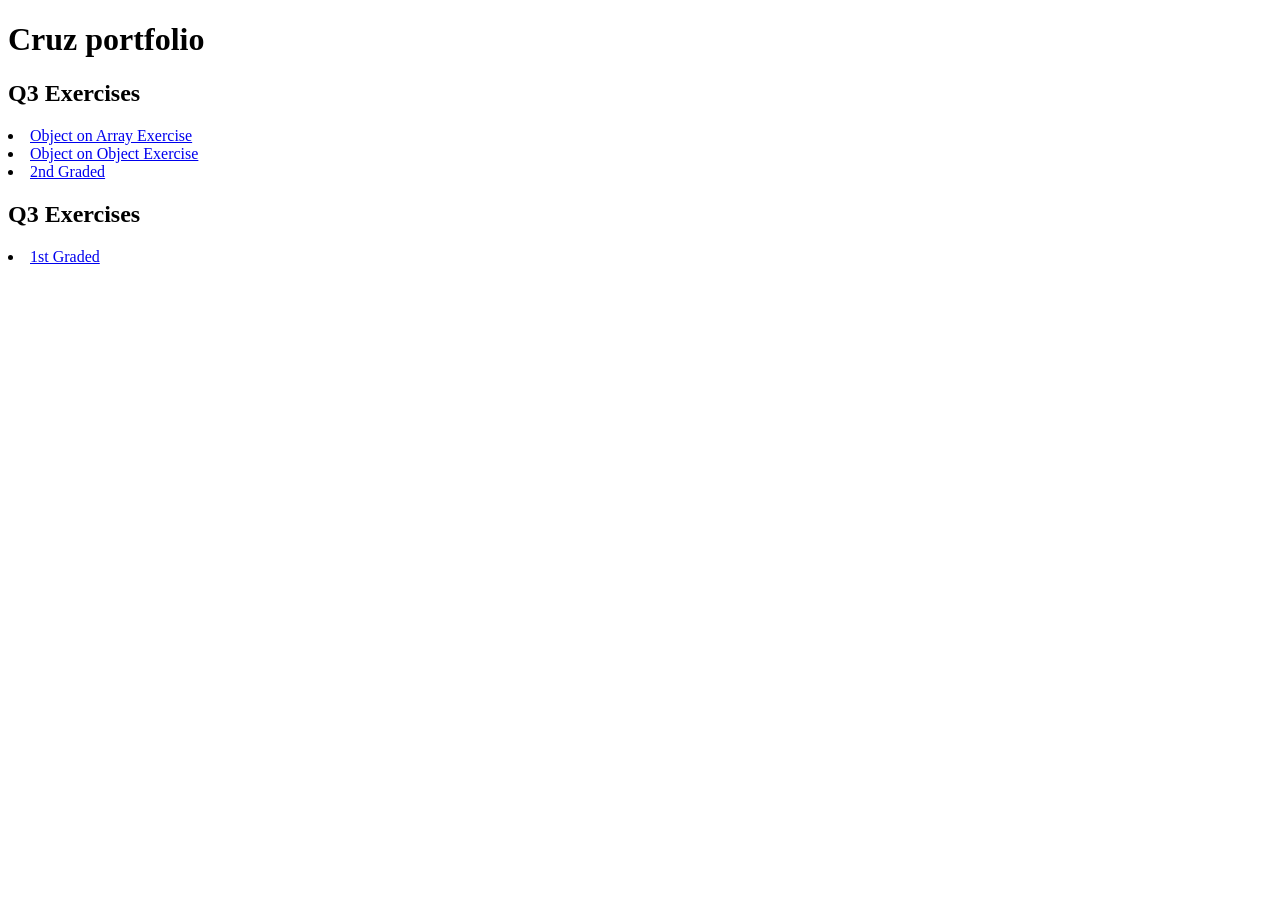
==== index.html @ 098ebbca "1st gtraded" ====
<!DOCTYPE html>
<html lang ="en">


<h1> Cruz portfolio</h1>

<h2> Q3 Exercises</h2>
<li> <a href="./public/objectonarray/index.html"> Object on Array Exercise </a>  </li>
<li> <a href ="./public/objectonobject/index.html" > Object on Object Exercise</a> </li>
<li> <a href ="./public/Q3_2GMgCruz.html" > 2nd Graded</a> </li>

<h2> Q3 Exercises</h2>
<li> <a href="./4th_quarter/q41gMgCRUZ.html"> 1st Graded </a>  </li>


</html>
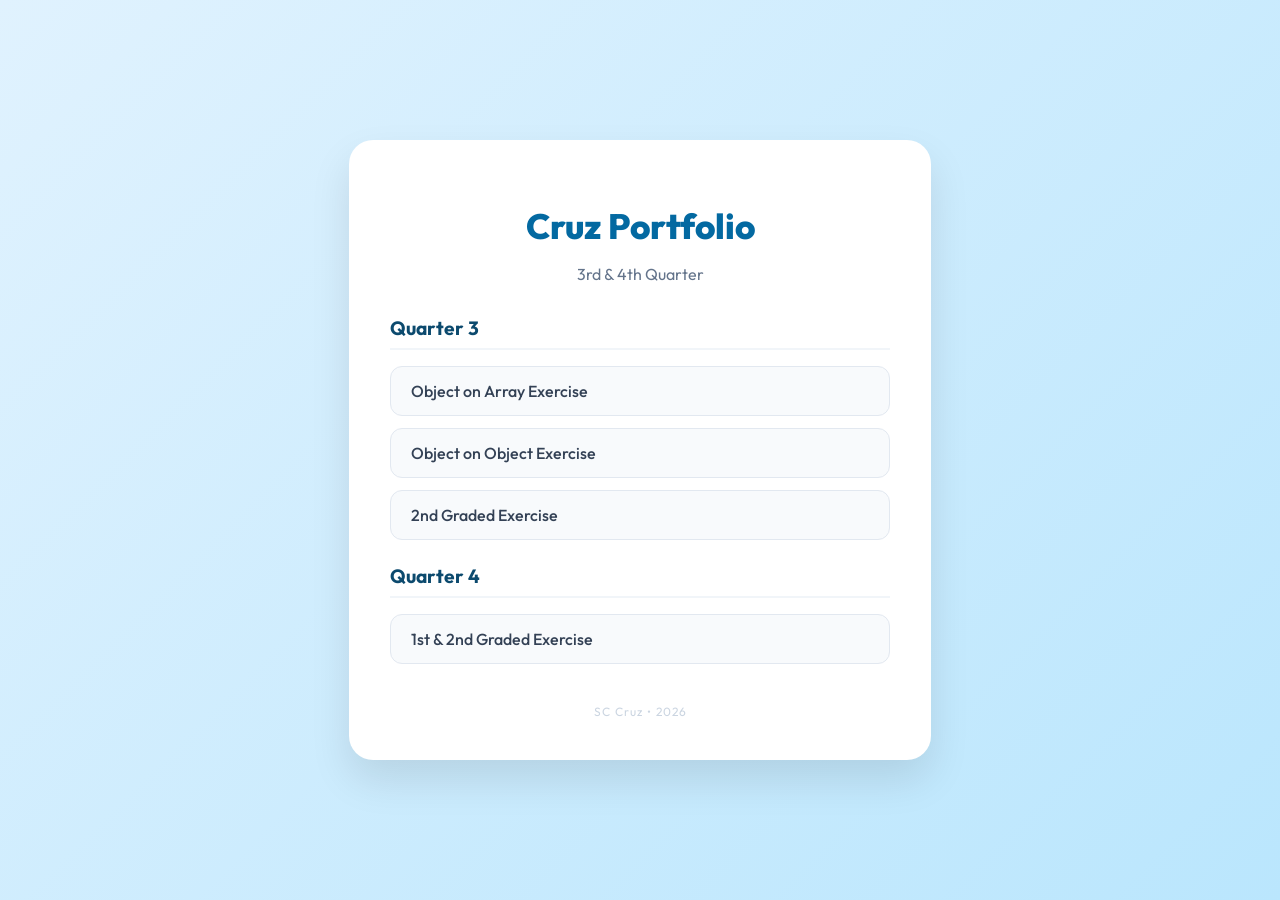
==== commit 717a9288: "2nd graded" ====
--- a/index.html
+++ b/index.html
@@ -1,16 +1,36 @@
 <!DOCTYPE html>
-<html lang ="en">
+<html lang="en">
+<head>
+    <meta charset="UTF-8">
+    <meta name="viewport" content="width=device-width, initial-scale=1.0">
+    <title>Cruz Portfolio</title>
+    <link rel="stylesheet" href="style.css">
+    <link href="https://fonts.googleapis.com/css2?family=Outfit:wght@100..900&display=swap" rel="stylesheet">
+</head>
+<body>
 
+<div class="portfolio-container">
+    <header>
+        <h1>Cruz Portfolio</h1>
+        <p>3rd & 4th Quarter</p>
+    </header>
 
-<h1> Cruz portfolio</h1>
+    <section class="html-group">
+        <h2>Quarter 3 </h2>
+        <ul>
+            <li><a href="./public/objectonarray/index.html">Object on Array Exercise</a></li>
+            <li><a href="./public/objectonobject/index.html">Object on Object Exercise</a></li>
+            <li><a href="./public/Q3_2GMgCruz.html">2nd Graded Exercise</a></li>
+        </ul>
+    </section>
 
-<h2> Q3 Exercises</h2>
-<li> <a href="./public/objectonarray/index.html"> Object on Array Exercise </a>  </li>
-<li> <a href ="./public/objectonobject/index.html" > Object on Object Exercise</a> </li>
-<li> <a href ="./public/Q3_2GMgCruz.html" > 2nd Graded</a> </li>
+    <section class="html-group">
+        <h2>Quarter 4 </h2>
+        <ul>
+            <li><a href="./4th_quarter/q41gMgCRUZ.html">1st & 2nd Graded Exercise</a></li>
+        </ul>
+    </section>
+</div>
 
-<h2> Q3 Exercises</h2>
-<li> <a href="./4th_quarter/q41gMgCRUZ.html"> 1st Graded </a>  </li>
-
-
+</body>
 </html>
--- a/style.css
+++ b/style.css
@@ -0,0 +1,86 @@
+body {
+    background: linear-gradient(135deg, #e0f2fe 0%, #bae6fd 100%);
+    font-family: 'Outfit', sans-serif;
+    display: flex;
+    justify-content: center;
+    align-items: center;
+    min-height: 100vh;
+    margin: 0;
+    color: #1e293b;
+}
+
+.portfolio-container {
+    background: #ffffff;
+    width: 90%;
+    max-width: 500px;
+    padding: 2.5rem;
+    border-radius: 24px;
+    box-shadow: 0 20px 40px rgba(0, 0, 0, 0.1);
+    border: 1px solid rgba(255, 255, 255, 0.3);
+}
+
+header {
+    text-align: center;
+    margin-bottom: 2rem;
+}
+
+h1 {
+    color: #0369a1;
+    font-size: 2.2rem;
+    margin-bottom: 0.5rem;
+    font-weight: 800;
+}
+
+header p {
+    color: #64748b;
+    font-size: 1rem;
+}
+
+h2 {
+    color: #0c4a6e;
+    font-size: 1.2rem;
+    margin-top: 1.5rem;
+    margin-bottom: 1rem;
+    border-bottom: 2px solid #f1f5f9;
+    padding-bottom: 0.5rem;
+}
+
+ul {
+    list-style: none;
+    padding: 0;
+    margin: 0;
+}
+
+li {
+    margin-bottom: 12px;
+}
+
+li a {
+    display: block;
+    background: #f8fafc;
+    color: #334155;
+    text-decoration: none;
+    padding: 14px 20px;
+    border-radius: 12px;
+    border: 1px solid #e2e8f0;
+    font-weight: 500;
+    transition: all 0.3s ease;
+}
+
+li a:hover {
+    background: #0284c7;
+    color: #ffffff;
+    transform: translateX(8px);
+    border-color: #0284c7;
+    box-shadow: 0 4px 12px rgba(2, 132, 199, 0.2);
+}
+
+.portfolio-container::after {
+    content: "SC Cruz • 2026";
+    display: block;
+    text-align: center;
+    font-size: 0.75rem;
+    color: #cbd5e1;
+    margin-top: 2.5rem;
+    letter-spacing: 1px;
+}
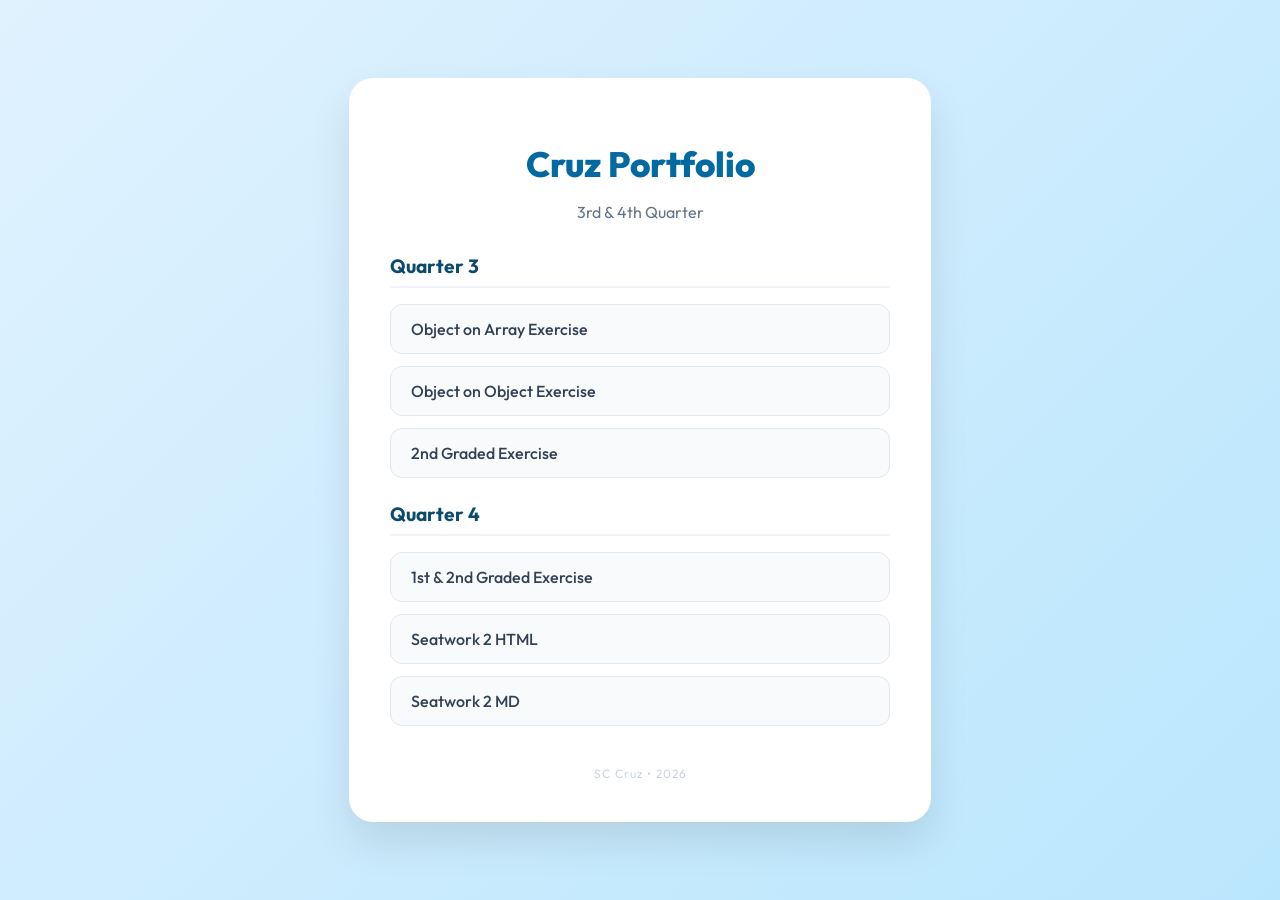
==== commit d984a23b: "save" ====
--- a/index.html
+++ b/index.html
@@ -18,9 +18,9 @@
     <section class="html-group">
         <h2>Quarter 3 </h2>
         <ul>
-            <li><a href="./public/objectonarray/index.html">Object on Array Exercise</a></li>
-            <li><a href="./public/objectonobject/index.html">Object on Object Exercise</a></li>
-            <li><a href="./public/Q3_2GMgCruz.html">2nd Graded Exercise</a></li>
+            <li><a href="./3rd_quarter/objectonarray/index.html">Object on Array Exercise</a></li>
+            <li><a href="./3rd_quarter/objectonobject/index.html">Object on Object Exercise</a></li>
+            <li><a href="./3rd_quarter/Q3_2GMgCruz.html">2nd Graded Exercise</a></li>
         </ul>
     </section>
 
@@ -28,6 +28,9 @@
         <h2>Quarter 4 </h2>
         <ul>
             <li><a href="./4th_quarter/q41gMgCRUZ.html">1st & 2nd Graded Exercise</a></li>
+            <li><a href="./4th_quarter/9MgCruzseatwork2.html">Seatwork 2 HTML</a></li>
+            <li><a href="./4th_quarter/9MgCruzseatwork2.md">Seatwork 2 MD</a></li>
+
         </ul>
     </section>
 </div>
